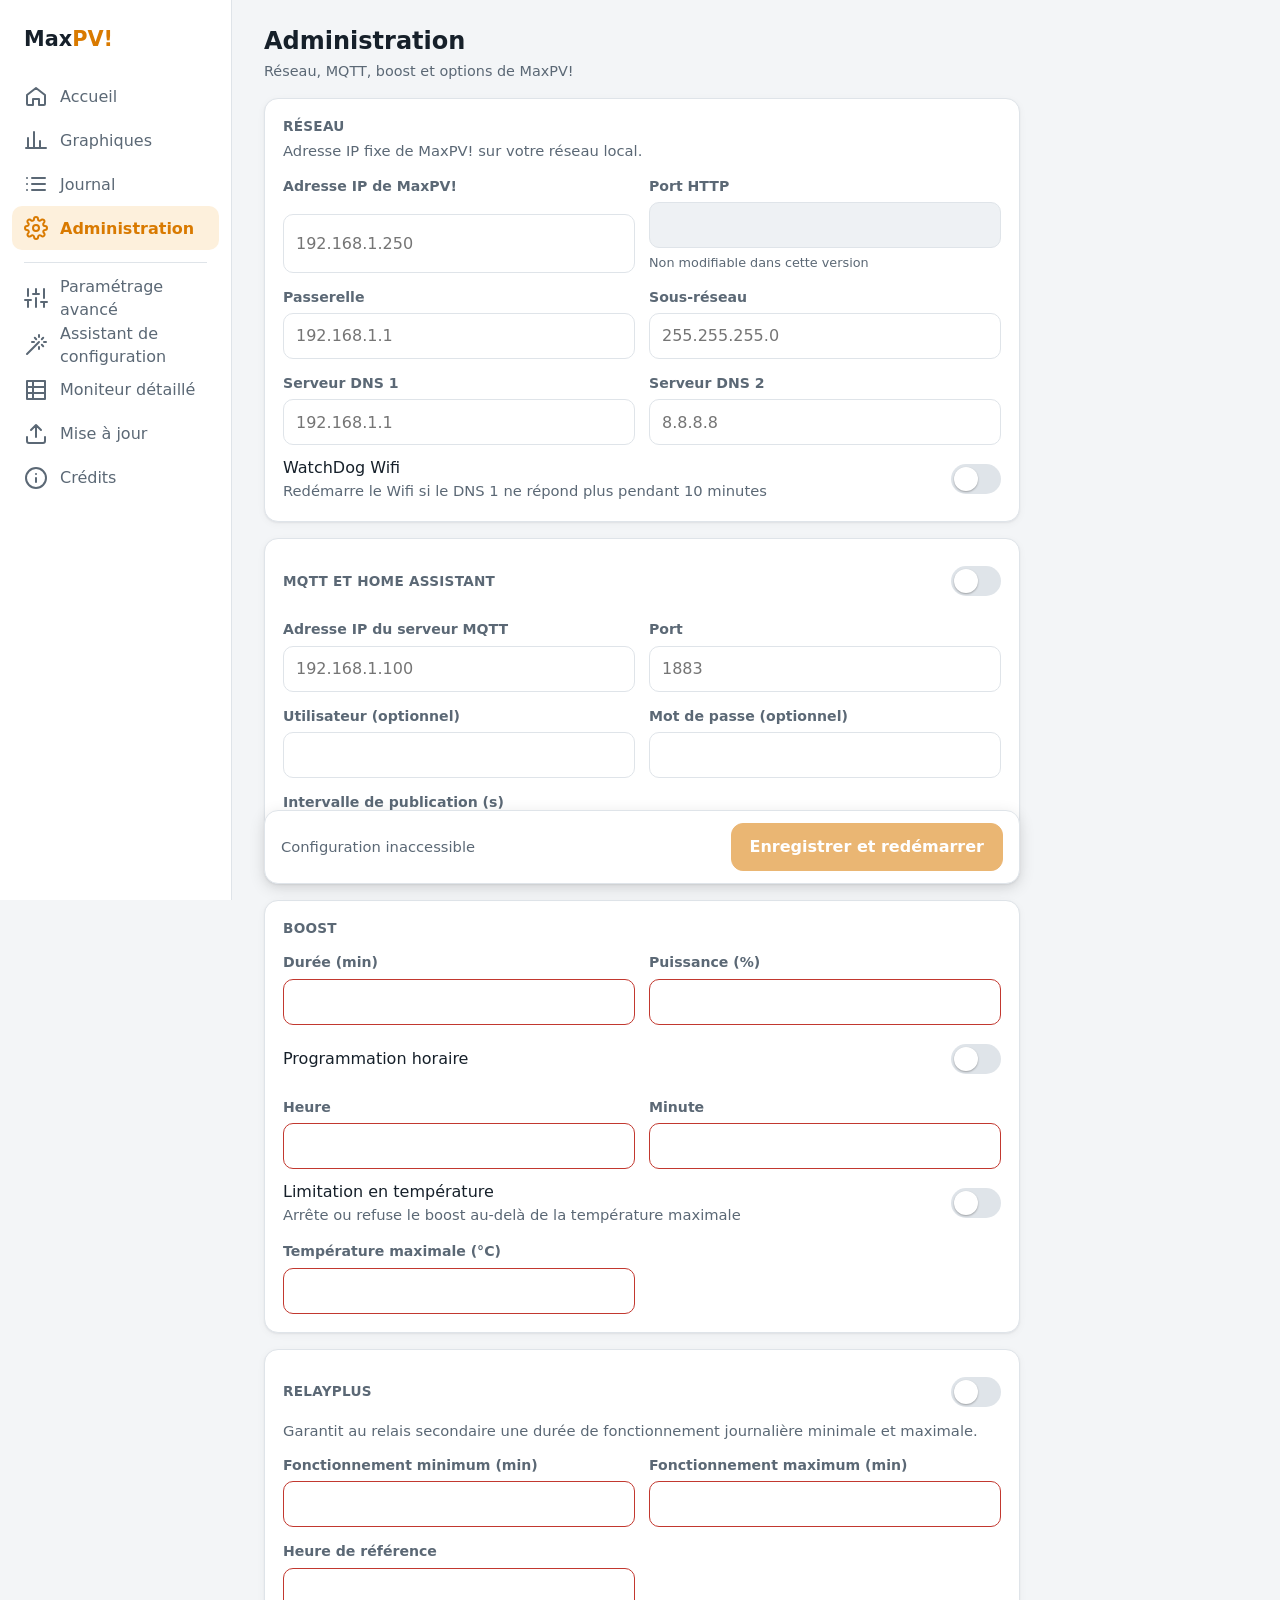
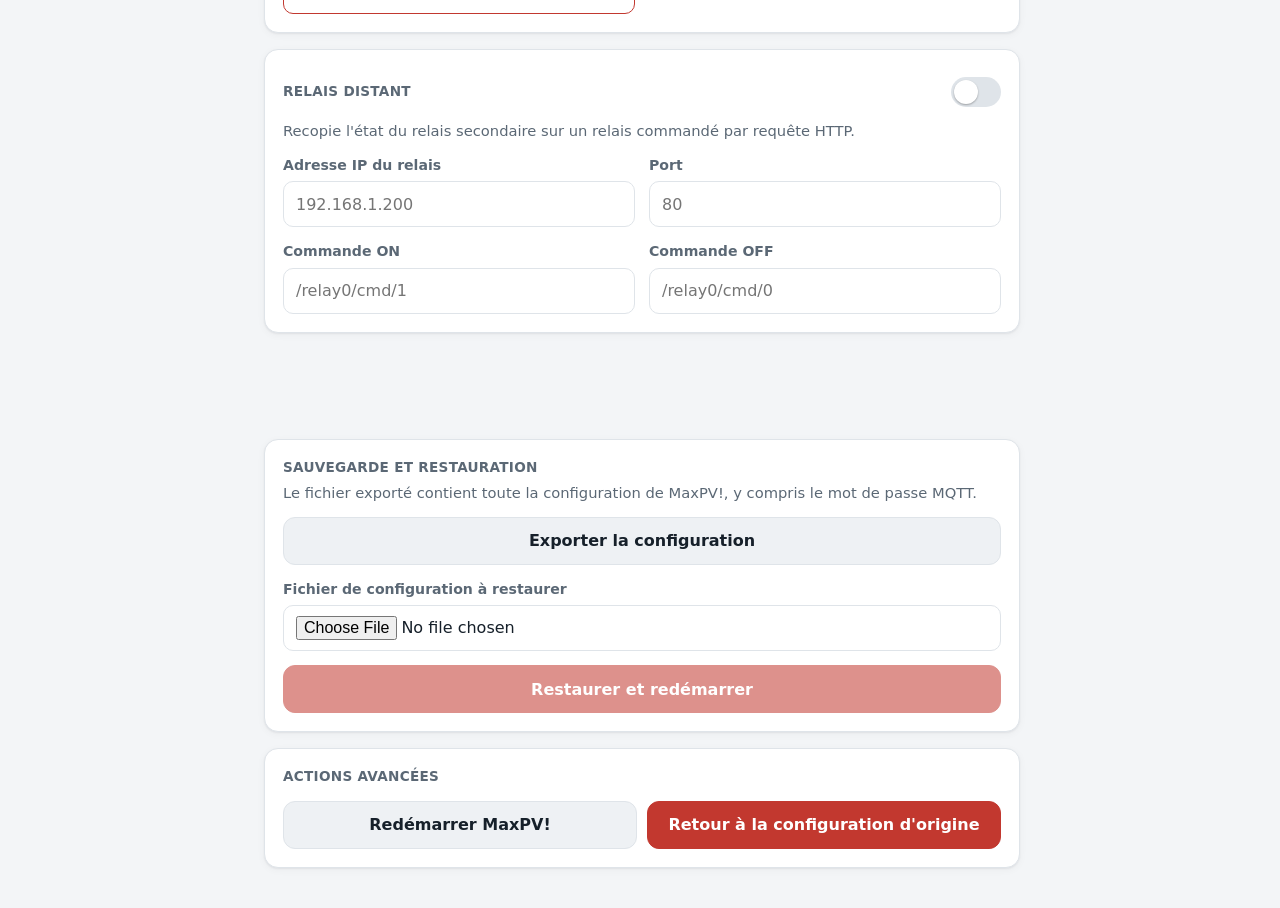
==== MaxPV3/data/admin.html @ db477e9c "Interface responsive : toutes les pages Toutes les pages passent au socle commun app.css / app.js : " ====
<!doctype html>
<html lang="fr">

<head>
  <meta charset="utf-8">
  <meta name="viewport" content="width=device-width, initial-scale=1, viewport-fit=cover">
  <meta name="theme-color" content="#f3f5f7" media="(prefers-color-scheme: light)">
  <meta name="theme-color" content="#0e1317" media="(prefers-color-scheme: dark)">
  <title>MaxPV! Administration</title>
  <link rel="icon" href="favicon.ico">
  <link href="app.css?v=__WEBVER__" rel="stylesheet">
</head>

<body>

  <main class="content page-narrow">

    <header class="topbar">
      <div>
        <h1>Administration</h1>
        <p class="sub">Réseau, MQTT, boost et options de MaxPV!</p>
      </div>
    </header>

    <!-- Chaque champ porte le nom de sa clé dans config.json -->
    <form id="config" class="stack" novalidate>

      <section class="card">
        <h2 class="card-title">Réseau</h2>
        <p class="hint">Adresse IP fixe de MaxPV! sur votre réseau local.</p>
        <div class="form-grid">
          <label class="field"><span>Adresse IP de MaxPV!</span>
            <input type="text" name="ip" required inputmode="decimal" placeholder="192.168.1.250"></label>
          <label class="field"><span>Port HTTP</span>
            <input type="number" name="http_port" disabled>
            <small>Non modifiable dans cette version</small></label>
          <label class="field"><span>Passerelle</span>
            <input type="text" name="gateway" required inputmode="decimal" placeholder="192.168.1.1"></label>
          <label class="field"><span>Sous-réseau</span>
            <input type="text" name="subnet" required inputmode="decimal" placeholder="255.255.255.0"></label>
          <label class="field"><span>Serveur DNS 1</span>
            <input type="text" name="dns1" required inputmode="decimal" placeholder="192.168.1.1"></label>
          <label class="field"><span>Serveur DNS 2</span>
            <input type="text" name="dns2" required inputmode="decimal" placeholder="8.8.8.8"></label>
        </div>
        <label class="switch" style="margin-top: 10px;">
          <span>WatchDog Wifi<br><small class="hint">Redémarre le Wifi si le DNS 1 ne répond plus pendant 10 minutes</small></span>
          <input type="checkbox" name="watchdogwifi_active">
        </label>
      </section>

      <section class="card">
        <div class="switch">
          <h2 class="card-title" id="h-mqtt_active">MQTT et Home Assistant</h2>
          <input type="checkbox" name="mqtt_active" data-controls="mqtt-fields" aria-labelledby="h-mqtt_active">
        </div>
        <div class="form-grid dependent" id="mqtt-fields">
          <label class="field"><span>Adresse IP du serveur MQTT</span>
            <input type="text" name="mqtt_ip" required inputmode="decimal" placeholder="192.168.1.100"></label>
          <label class="field"><span>Port</span>
            <input type="number" name="mqtt_port" required min="1" max="65535" placeholder="1883"></label>
          <label class="field"><span>Utilisateur (optionnel)</span>
            <input type="text" name="mqtt_user" maxlength="39" autocomplete="off"></label>
          <label class="field"><span>Mot de passe (optionnel)</span>
            <input type="password" name="mqtt_pass" maxlength="39" autocomplete="new-password"></label>
          <label class="field"><span>Intervalle de publication (s)</span>
            <input type="number" name="mqtt_period" required min="1" max="3600" step="1"></label>
        </div>
      </section>

      <section class="card">
        <h2 class="card-title">Boost</h2>
        <div class="form-grid">
          <label class="field"><span>Durée (min)</span>
            <input type="number" name="boost_duration" required min="10" max="600" step="5"></label>
          <label class="field"><span>Puissance (%)</span>
            <input type="number" name="boost_ratio" required min="0" max="100" step="10"></label>
        </div>
        <label class="switch" style="margin-top: 10px;">
          <span>Programmation horaire</span>
          <input type="checkbox" name="boost_timer_active" data-controls="timer-fields">
        </label>
        <div class="form-grid dependent" id="timer-fields">
          <label class="field"><span>Heure</span>
            <input type="number" name="boost_timer_hour" required min="0" max="23" step="1"></label>
          <label class="field"><span>Minute</span>
            <input type="number" name="boost_timer_minute" required min="0" max="59" step="1"></label>
        </div>
        <label class="switch" style="margin-top: 10px;">
          <span>Limitation en température<br><small class="hint">Arrête ou refuse le boost au-delà de la température maximale</small></span>
          <input type="checkbox" name="temp_limit_active" data-controls="temp-fields">
        </label>
        <div class="form-grid dependent" id="temp-fields">
          <label class="field"><span>Température maximale (°C)</span>
            <input type="number" name="max_temp" required min="15" max="90" step="1"></label>
        </div>
      </section>

      <section class="card">
        <div class="switch">
          <h2 class="card-title" id="h-RelayPlus_active">RelayPlus</h2>
          <input type="checkbox" name="RelayPlus_active" data-controls="relayplus-fields" aria-labelledby="h-RelayPlus_active">
        </div>
        <p class="hint">Garantit au relais secondaire une durée de fonctionnement journalière minimale et maximale.</p>
        <div class="form-grid dependent" id="relayplus-fields">
          <label class="field"><span>Fonctionnement minimum (min)</span>
            <input type="number" name="RelayPlus_min" required min="5" max="1200" step="5"></label>
          <label class="field"><span>Fonctionnement maximum (min)</span>
            <input type="number" name="RelayPlus_max" required min="10" max="1380" step="5"></label>
          <label class="field"><span>Heure de référence</span>
            <input type="number" name="RelayPlus_hour" required min="0" max="23" step="1"></label>
        </div>
      </section>

      <section class="card">
        <div class="switch">
          <h2 class="card-title" id="h-remoterelay_active">Relais distant</h2>
          <input type="checkbox" name="remoterelay_active" data-controls="remote-fields" aria-labelledby="h-remoterelay_active">
        </div>
        <p class="hint">Recopie l'état du relais secondaire sur un relais commandé par requête HTTP.</p>
        <div class="form-grid dependent" id="remote-fields">
          <label class="field"><span>Adresse IP du relais</span>
            <input type="text" name="remoterelay_ip" required inputmode="decimal" placeholder="192.168.1.200"></label>
          <label class="field"><span>Port</span>
            <input type="number" name="remoterelay_port" required min="1" max="65535" placeholder="80"></label>
          <label class="field"><span>Commande ON</span>
            <input type="text" name="remoterelay_on" required maxlength="127" placeholder="/relay0/cmd/1"></label>
          <label class="field"><span>Commande OFF</span>
            <input type="text" name="remoterelay_off" required maxlength="127" placeholder="/relay0/cmd/0"></label>
        </div>
      </section>

      <div class="save-bar">
        <span class="msg" id="save-msg">Chargement de la configuration…</span>
        <button class="btn primary" type="submit" id="save" disabled>Enregistrer et redémarrer</button>
      </div>

    </form>

    <div class="stack" style="margin-top: 16px;">

      <section class="card">
        <h2 class="card-title">Sauvegarde et restauration</h2>
        <p class="hint">Le fichier exporté contient toute la configuration de MaxPV!, y compris le mot de passe MQTT.</p>
        <div class="btn-row" style="margin-top: 14px;">
          <a class="btn" href="DLconfig" download="config.json">Exporter la configuration</a>
        </div>
        <div class="form-grid">
          <label class="field full"><span>Fichier de configuration à restaurer</span>
            <input type="file" id="restore-file" accept=".json,application/json"></label>
        </div>
        <div class="btn-row" style="margin-top: 14px;">
          <button class="btn danger" type="button" id="restore" disabled>Restaurer et redémarrer</button>
        </div>
      </section>

      <section class="card">
        <h2 class="card-title">Actions avancées</h2>
        <div class="btn-row" style="margin-top: 14px;">
          <button class="btn" type="button" id="reboot">Redémarrer MaxPV!</button>
          <button class="btn danger" type="button" id="factory">Retour à la configuration d'origine</button>
        </div>
      </section>

    </div>

  </main>

  <script src="app.js?v=__WEBVER__"></script>
  <script>

    const form = document.getElementById("config");
    const saveButton = document.getElementById("save");
    const saveMsg = document.getElementById("save-msg");
    const IP = "^((\\d|[1-9]\\d|1\\d\\d|2[0-4]\\d|25[0-5])\\.){3}(\\d|[1-9]\\d|1\\d\\d|2[0-4]\\d|25[0-5])$";

    form.querySelectorAll('input[inputmode="decimal"]').forEach((input) => {
      input.pattern = IP;
      input.title = "Adresse IP au format 192.168.1.10";
    });

    // Les champs d'une option désactivée sont estompés mais restent modifiables : ils sont enregistrés
    function updateDependents() {
      form.querySelectorAll("input[data-controls]").forEach((input) => {
        document.getElementById(input.dataset.controls).setAttribute("aria-disabled", String(!input.checked));
      });
    }

    function fill(config) {
      Array.from(form.elements).forEach((input) => {
        if (!input.name || !(input.name in config)) return;
        if (input.type === "checkbox") input.checked = String(config[input.name]) === "1";
        else input.value = config[input.name];
      });
      updateDependents();
    }

    // Valeurs envoyées dans leur type d'origine : nombres pour les champs numériques, 0/1 pour les interrupteurs
    function collect() {
      const config = {};
      Array.from(form.elements).forEach((input) => {
        if (!input.name) return;
        if (input.type === "checkbox") config[input.name] = input.checked ? 1 : 0;
        else if (input.type === "number") config[input.name] = Number(input.value);
        else config[input.name] = input.value.trim();
      });
      return config;
    }

    function setDirty(dirty) {
      saveMsg.textContent = dirty ? "Modifications non enregistrées" : "Configuration à jour";
      saveButton.disabled = !dirty;
    }

    async function saveAndReboot(config, button) {
      await MaxPV.run(button, async () => {
        await MaxPV.setConfig(config);
        await MaxPV.action("rebootesp");
      });
      setDirty(false);
      saveMsg.textContent = "Configuration enregistrée, MaxPV! redémarre…";
      MaxPV.toast("Configuration enregistrée. Si l'adresse IP a changé, rouvrez MaxPV! à sa nouvelle adresse.", "ok");
    }

    form.addEventListener("input", (e) => {
      if (e.target.dataset.controls) updateDependents();
      setDirty(true);
    });

    form.addEventListener("submit", (e) => {
      e.preventDefault();
      if (!form.reportValidity()) return;
      if (!confirm("Enregistrer la configuration et redémarrer MaxPV! ?")) return;
      saveAndReboot(collect(), saveButton).catch(() => {});
    });

    // Restauration : les clés présentes dans le fichier remplacent la configuration actuelle
    const restoreFile = document.getElementById("restore-file");
    restoreFile.addEventListener("change", () => { document.getElementById("restore").disabled = !restoreFile.files.length; });

    document.getElementById("restore").addEventListener("click", (e) => {
      const reader = new FileReader();
      reader.onload = () => {
        let restored;
        try { restored = JSON.parse(reader.result); }
        catch (err) { MaxPV.toast("Ce fichier n'est pas une configuration MaxPV! valide", "bad"); return; }
        if (!("ip" in restored)) { MaxPV.toast("Ce fichier n'est pas une configuration MaxPV! valide", "bad"); return; }
        fill(restored);
        if (!confirm("Restaurer cette configuration (adresse IP " + restored.ip + ") et redémarrer MaxPV! ?")) return;
        saveAndReboot(collect(), e.target).catch(() => {});
      };
      reader.readAsText(restoreFile.files[0]);
    });

    document.getElementById("reboot").addEventListener("click", (e) => {
      if (!confirm("Redémarrer MaxPV! ?")) return;
      MaxPV.run(e.target, () => MaxPV.action("rebootesp"), "MaxPV! redémarre…").catch(() => {});
    });

    document.getElementById("factory").addEventListener("click", (e) => {
      if (!confirm("Effacer les configurations Wifi et MaxPV! ?\n\nMaxPV! redémarrera en point d'accès : " +
                   "connectez-vous au réseau Wifi « MaxPV » puis à l'adresse 192.168.4.1.")) return;
      MaxPV.run(e.target, async () => {
        await MaxPV.action("eraseconfigesp");
        await MaxPV.action("rebootesp");
      }, "Configuration effacée, MaxPV! redémarre en point d'accès").catch(() => {});
    });

    MaxPV.getConfig()
      .then((config) => { fill(config); setDirty(false); })
      .catch(() => { saveMsg.textContent = "Configuration inaccessible"; });

  </script>
</body>

</html>
---- MaxPV3/data/app.css ----
/* MaxPV! - Feuille de style commune de l'interface responsive
   Téléphone : une colonne, navigation en bas d'écran
   Ordinateur (900 px et plus) : menu latéral, cartes en grille */

:root {
  --bg: #f3f5f7;
  --surface: #ffffff;
  --surface-2: #eef1f4;
  --border: #dfe4e9;
  --text: #16202a;
  --muted: #5b6875;
  --accent: #d97a00;
  --accent-soft: #fdf0dc;
  --import: #c2382f;
  --import-soft: #fbe7e5;
  --export: #1c8048;
  --export-soft: #e2f3e9;
  --info: #2459c4;
  --info-soft: #e5edfb;
  --warn: #a35f00;
  --warn-soft: #fcefd9;
  --radius: 14px;
  --shadow: 0 1px 2px rgba(16, 24, 32, 0.06), 0 2px 8px rgba(16, 24, 32, 0.04);
  --nav-width: 232px;
  --bottom-nav: 64px;
  color-scheme: light;
}

@media (prefers-color-scheme: dark) {
  :root {
    --bg: #0e1317;
    --surface: #171f26;
    --surface-2: #202a32;
    --border: #2a3640;
    --text: #e6ecf1;
    --muted: #97a4af;
    --accent: #ffad33;
    --accent-soft: #3a2a12;
    --import: #ff7b70;
    --import-soft: #3a1d1b;
    --export: #4fcb86;
    --export-soft: #15321f;
    --info: #78a6ff;
    --info-soft: #1a2740;
    --warn: #ffbf5c;
    --warn-soft: #3a2b12;
    --shadow: none;
    color-scheme: dark;
  }
}

* { box-sizing: border-box; }

/* L'attribut hidden doit l'emporter sur les display définis par les classes (.grid, .bar…) */
[hidden] { display: none !important; }

html { -webkit-text-size-adjust: 100%; }

body {
  margin: 0;
  background: var(--bg);
  color: var(--text);
  font: 16px/1.45 system-ui, -apple-system, "Segoe UI", Roboto, "Helvetica Neue", Arial, sans-serif;
}

a { color: var(--info); }

h1, h2, h3 { margin: 0; font-weight: 650; }

.num { font-variant-numeric: tabular-nums; }

/* ---------- Structure générale ---------- */

.content {
  max-width: 1400px;
  margin: 0 auto;
  padding: 16px 16px calc(var(--bottom-nav) + 24px + env(safe-area-inset-bottom));
}

@media (min-width: 900px) {
  .content {
    margin-left: var(--nav-width);
    padding: 24px 32px 40px;
  }
}

@media (min-width: 1632px) {
  .content { margin-left: calc(var(--nav-width) + (100vw - var(--nav-width) - 1400px) / 2); }
}

.topbar {
  display: flex;
  align-items: center;
  justify-content: space-between;
  gap: 12px;
  margin-bottom: 16px;
}

.topbar h1 { font-size: 1.5rem; }

.topbar .sub { margin: 2px 0 0; color: var(--muted); font-size: 0.9rem; }

/* ---------- Navigation ---------- */

.nav-side { display: none; }

.nav-bottom {
  position: fixed;
  left: 0;
  right: 0;
  bottom: 0;
  z-index: 20;
  display: flex;
  background: var(--surface);
  border-top: 1px solid var(--border);
  padding-bottom: env(safe-area-inset-bottom);
}

.nav-bottom a,
.nav-bottom button {
  flex: 1;
  display: flex;
  flex-direction: column;
  align-items: center;
  justify-content: center;
  gap: 2px;
  min-height: var(--bottom-nav);
  padding: 6px 2px;
  border: 0;
  background: none;
  color: var(--muted);
  font: inherit;
  font-size: 0.72rem;
  text-decoration: none;
  cursor: pointer;
}

.nav-bottom [aria-current="page"] { color: var(--accent); font-weight: 600; }

.nav-icon { width: 24px; height: 24px; flex: none; }

.nav-sheet {
  position: fixed;
  inset: 0;
  z-index: 30;
  display: none;
  background: rgba(0, 0, 0, 0.4);
}

.nav-sheet.open { display: block; }

.nav-sheet ul {
  position: absolute;
  left: 0;
  right: 0;
  bottom: 0;
  margin: 0;
  padding: 8px 8px calc(8px + env(safe-area-inset-bottom));
  list-style: none;
  background: var(--surface);
  border-radius: var(--radius) var(--radius) 0 0;
}

.nav-sheet a {
  display: flex;
  align-items: center;
  gap: 12px;
  min-height: 52px;
  padding: 0 12px;
  border-radius: 10px;
  color: var(--text);
  text-decoration: none;
}

.nav-sheet a[aria-current="page"] { color: var(--accent); font-weight: 600; }

@media (min-width: 900px) {
  .nav-bottom, .nav-sheet, .nav-sheet.open { display: none; }

  .nav-side {
    position: fixed;
    top: 0;
    bottom: 0;
    left: 0;
    z-index: 20;
    display: flex;
    flex-direction: column;
    width: var(--nav-width);
    padding: 20px 12px;
    overflow-y: auto;
    background: var(--surface);
    border-right: 1px solid var(--border);
  }

  .nav-side .brand {
    padding: 4px 12px 20px;
    color: var(--text);
    font-size: 1.3rem;
    font-weight: 700;
    text-decoration: none;
  }

  .nav-side .brand span { color: var(--accent); }

  .nav-side a.item {
    display: flex;
    align-items: center;
    gap: 12px;
    min-height: 44px;
    padding: 0 12px;
    border-radius: 10px;
    color: var(--muted);
    text-decoration: none;
  }

  .nav-side a.item:hover { background: var(--surface-2); color: var(--text); }

  .nav-side a.item[aria-current="page"] { background: var(--accent-soft); color: var(--accent); font-weight: 600; }

  .nav-side .sep { height: 1px; margin: 12px; background: var(--border); }
}

/* ---------- Cartes ---------- */

/* 1 colonne sur téléphone, 2 sur tablette ou petit écran, 3 sur grand écran.
   dense : une carte plus petite vient combler la place laissée à côté d'une grande */
.grid {
  display: grid;
  grid-template-columns: minmax(0, 1fr);
  grid-auto-flow: row dense;
  gap: 16px;
  align-items: start;
}

@media (min-width: 700px) {
  .grid { grid-template-columns: repeat(2, minmax(0, 1fr)); }
  .span-2 { grid-column: span 2; }
}

@media (min-width: 1250px) {
  .grid { grid-template-columns: repeat(3, minmax(0, 1fr)); }
  .rows-2 { grid-row: span 2; }
}

.card {
  min-width: 0;
  padding: 18px;
  background: var(--surface);
  border: 1px solid var(--border);
  border-radius: var(--radius);
  box-shadow: var(--shadow);
}

.card-head {
  display: flex;
  align-items: center;
  justify-content: space-between;
  gap: 8px;
  margin-bottom: 10px;
}

.card-title { color: var(--muted); font-size: 0.85rem; font-weight: 600; letter-spacing: 0.02em; text-transform: uppercase; }

.metric { font-size: clamp(2rem, 7vw, 2.6rem); font-weight: 700; line-height: 1.1; font-variant-numeric: tabular-nums; }

.metric small { margin-left: 4px; color: var(--muted); font-size: 0.45em; font-weight: 600; }

.metric-sub { margin-top: 6px; color: var(--muted); font-size: 0.92rem; }

.tiles { display: grid; grid-template-columns: repeat(2, minmax(0, 1fr)); gap: 8px; margin-top: 14px; }

.tiles.tiles-3 { grid-template-columns: repeat(3, minmax(0, 1fr)); }

.tile { padding: 8px 10px; background: var(--surface-2); border-radius: 10px; }

.tile .label { color: var(--muted); font-size: 0.78rem; line-height: 1.25; }

.tile .value { font-size: 1.02rem; font-weight: 650; font-variant-numeric: tabular-nums; white-space: nowrap; }

@media (min-width: 520px) {
  .tiles { gap: 10px; }
  .tile { padding: 10px 12px; }
  .tile .value { font-size: 1.15rem; }
}

.list { margin: 0; padding: 0; list-style: none; }

.list li {
  display: flex;
  align-items: baseline;
  justify-content: space-between;
  gap: 12px;
  padding: 9px 0;
  border-bottom: 1px solid var(--border);
}

.list li:last-child { border-bottom: 0; }

.list .label { color: var(--muted); }

.list .value { font-weight: 600; font-variant-numeric: tabular-nums; text-align: right; }

.bar { height: 8px; margin-top: 12px; overflow: hidden; background: var(--surface-2); border-radius: 4px; }

.bar > span { display: block; height: 100%; width: 0; background: var(--accent); border-radius: 4px; transition: width 0.6s ease; }

/* ---------- Pastilles d'état ---------- */

.pill {
  display: inline-flex;
  align-items: center;
  gap: 6px;
  padding: 4px 10px;
  border-radius: 999px;
  background: var(--surface-2);
  color: var(--muted);
  font-size: 0.82rem;
  font-weight: 600;
  white-space: nowrap;
}

.pill::before { content: ""; width: 8px; height: 8px; border-radius: 50%; background: currentColor; }

.pill.ok { background: var(--export-soft); color: var(--export); }
.pill.warn { background: var(--warn-soft); color: var(--warn); }
.pill.bad { background: var(--import-soft); color: var(--import); }
.pill.info { background: var(--info-soft); color: var(--info); }
.pill.hot { background: var(--accent-soft); color: var(--accent); }

.is-import { color: var(--import); }
.is-export { color: var(--export); }

/* ---------- Commandes ---------- */

.control { padding: 12px 0; border-bottom: 1px solid var(--border); }

.control:first-of-type { padding-top: 0; }

.control:last-child { padding-bottom: 0; border-bottom: 0; }

.control-head { display: flex; align-items: center; justify-content: space-between; gap: 8px; margin-bottom: 10px; }

.control-head h3 { font-size: 1rem; }

.control-note { margin-top: 8px; color: var(--muted); font-size: 0.88rem; }

.btn {
  display: inline-flex;
  align-items: center;
  justify-content: center;
  gap: 8px;
  min-height: 48px;
  padding: 0 18px;
  border: 1px solid var(--border);
  border-radius: 12px;
  background: var(--surface-2);
  color: var(--text);
  font: inherit;
  font-weight: 600;
  cursor: pointer;
}

.btn:disabled { opacity: 0.55; cursor: wait; }

.btn.primary { background: var(--accent); border-color: var(--accent); color: #fff; }

.btn.block { width: 100%; }

.seg { display: grid; grid-template-columns: repeat(3, 1fr); gap: 4px; padding: 4px; background: var(--surface-2); border-radius: 12px; }

.seg button {
  min-height: 44px;
  border: 0;
  border-radius: 9px;
  background: none;
  color: var(--muted);
  font: inherit;
  font-weight: 600;
  cursor: pointer;
}

.seg button[aria-pressed="true"] { background: var(--surface); color: var(--text); box-shadow: 0 1px 3px rgba(0, 0, 0, 0.15); }

.seg button:disabled { cursor: wait; }

:focus-visible { outline: 3px solid var(--info); outline-offset: 2px; }

/* ---------- Bandeaux et événements ---------- */

.banner {
  display: flex;
  flex-wrap: wrap;
  align-items: center;
  justify-content: space-between;
  gap: 8px 16px;
  margin-bottom: 16px;
  padding: 12px 16px;
  border-radius: var(--radius);
  background: var(--info-soft);
  color: var(--info);
  font-weight: 600;
}

.banner.warn { background: var(--warn-soft); color: var(--warn); }

.events li { display: grid; grid-template-columns: auto 1fr; gap: 2px 12px; padding: 10px 0; border-bottom: 1px solid var(--border); }

.events li:last-child { border-bottom: 0; }

.events time { color: var(--muted); font-size: 0.85rem; font-variant-numeric: tabular-nums; white-space: nowrap; }

.events .msg { min-width: 0; overflow-wrap: anywhere; }

.empty { color: var(--muted); }

.foot { margin-top: 24px; color: var(--muted); font-size: 0.85rem; text-align: center; }

.foot span + span::before { content: " · "; }

@media (prefers-reduced-motion: reduce) {
  .bar > span, .switch input, .switch input::after, .gauge .value, .gauge .max { transition: none; }
}

/* ---------- Pages de contenu ---------- */

.page-narrow { max-width: 820px; }

.stack { display: grid; gap: 16px; }

.lead { margin: 0 0 16px; color: var(--muted); }

.card h2 + p, .card .hint { margin: 4px 0 0; color: var(--muted); font-size: 0.92rem; }

.btn.danger { background: var(--import); border-color: var(--import); color: #fff; }

.btn.ghost { background: none; }

.btn-row { display: flex; flex-wrap: wrap; gap: 10px; }

.btn-row .btn { flex: 1 1 220px; }

a.btn { text-decoration: none; }

/* ---------- Formulaires ---------- */

.form-grid { display: grid; grid-template-columns: minmax(0, 1fr); gap: 14px; margin-top: 14px; }

@media (min-width: 600px) {
  .form-grid { grid-template-columns: repeat(2, minmax(0, 1fr)); }
  .form-grid .full { grid-column: 1 / -1; }
}

.field { display: grid; gap: 6px; min-width: 0; }

.field > span { color: var(--muted); font-size: 0.88rem; font-weight: 600; }

.field small { color: var(--muted); font-size: 0.8rem; }

input[type="text"], input[type="number"], input[type="password"], input[type="file"], select {
  width: 100%;
  min-height: 46px;
  padding: 10px 12px;
  border: 1px solid var(--border);
  border-radius: 10px;
  background: var(--surface);
  color: var(--text);
  font: inherit;
  font-size: 16px; /* évite le zoom automatique sur iPhone */
}

input:disabled { background: var(--surface-2); color: var(--muted); }

input:invalid:not(:placeholder-shown) { border-color: var(--import); }

input[type="range"] { width: 100%; min-height: 44px; accent-color: var(--accent); }

.switch {
  display: flex;
  align-items: center;
  justify-content: space-between;
  gap: 16px;
  min-height: 48px;
  cursor: pointer;
}

.switch input {
  appearance: none;
  -webkit-appearance: none;
  position: relative;
  flex: none;
  width: 50px;
  height: 30px;
  margin: 0;
  border-radius: 15px;
  background: var(--border);
  cursor: pointer;
  transition: background 0.2s;
}

.switch input::after {
  content: "";
  position: absolute;
  top: 3px;
  left: 3px;
  width: 24px;
  height: 24px;
  border-radius: 50%;
  background: #fff;
  box-shadow: 0 1px 2px rgba(0, 0, 0, 0.3);
  transition: transform 0.2s;
}

.switch input:checked { background: var(--accent); }

.switch input:checked::after { transform: translateX(20px); }

/* Champs d'une section désactivée par son interrupteur */
.dependent[aria-disabled="true"] { opacity: 0.5; }

/* Barre d'enregistrement : collée en bas de l'écran, au-dessus de la navigation sur téléphone */
.save-bar {
  position: sticky;
  bottom: calc(var(--bottom-nav) + env(safe-area-inset-bottom) + 8px);
  z-index: 10;
  display: flex;
  flex-wrap: wrap;
  align-items: center;
  justify-content: space-between;
  gap: 10px;
  padding: 12px 16px;
  background: var(--surface);
  border: 1px solid var(--border);
  border-radius: var(--radius);
  box-shadow: 0 4px 16px rgba(0, 0, 0, 0.12);
}

@media (min-width: 900px) {
  .save-bar { bottom: 16px; }
}

.save-bar .msg { color: var(--muted); font-size: 0.92rem; }

/* ---------- Paramètres du routeur ---------- */

.param { display: grid; grid-template-columns: minmax(0, 1fr) 140px; align-items: center; gap: 8px 16px; padding: 12px 0; border-bottom: 1px solid var(--border); }

.param:last-child { border-bottom: 0; }

.param .name { font-weight: 650; }

.param .name code { color: var(--muted); font-size: 0.8rem; font-weight: 600; }

.param .desc { color: var(--muted); font-size: 0.88rem; }

.param input.changed { border-color: var(--accent); box-shadow: 0 0 0 1px var(--accent); }

/* ---------- Notifications ---------- */

.toasts {
  position: fixed;
  left: 16px;
  right: 16px;
  bottom: calc(var(--bottom-nav) + env(safe-area-inset-bottom) + 12px);
  z-index: 40;
  display: grid;
  gap: 8px;
  justify-items: center;
  pointer-events: none;
}

@media (min-width: 900px) {
  .toasts { left: calc(var(--nav-width) + 16px); bottom: 24px; }
}

.toast {
  max-width: 560px;
  padding: 12px 16px;
  border-radius: 12px;
  background: var(--text);
  color: var(--bg);
  font-weight: 600;
  box-shadow: 0 6px 20px rgba(0, 0, 0, 0.25);
  pointer-events: auto;
}

.toast.ok { background: var(--export); color: #fff; }
.toast.bad { background: var(--import); color: #fff; }

/* ---------- Filtres ---------- */

.chips { display: flex; gap: 8px; margin-bottom: 16px; overflow-x: auto; padding-bottom: 4px; }

.chips button {
  flex: none;
  min-height: 40px;
  padding: 0 14px;
  border: 1px solid var(--border);
  border-radius: 999px;
  background: var(--surface);
  color: var(--muted);
  font: inherit;
  font-weight: 600;
  cursor: pointer;
}

.chips button[aria-pressed="true"] { background: var(--accent-soft); border-color: var(--accent); color: var(--accent); }

/* ---------- Journal ---------- */

.journal li { display: grid; grid-template-columns: auto minmax(0, 1fr); gap: 4px 12px; align-items: baseline; padding: 12px 0; border-bottom: 1px solid var(--border); }

.journal li:last-child { border-bottom: 0; }

.journal time { color: var(--muted); font-size: 0.85rem; font-variant-numeric: tabular-nums; white-space: nowrap; }

.journal .msg { min-width: 0; overflow-wrap: anywhere; }

.journal .pill { margin-right: 8px; vertical-align: 1px; }

@media (max-width: 520px) {
  .journal li { grid-template-columns: minmax(0, 1fr); }
}

/* ---------- Graphiques ---------- */

.chart { position: relative; margin-top: 8px; user-select: none; touch-action: pan-y; }

.chart svg { display: block; width: 100%; height: auto; overflow: visible; }

.chart .axis text { fill: var(--muted); font-size: 11px; font-variant-numeric: tabular-nums; }

.chart .grid-line { stroke: var(--border); stroke-width: 1; }

.chart .zero-line { stroke: var(--muted); stroke-width: 1; opacity: 0.6; }

.chart .cursor-line { stroke: var(--muted); stroke-width: 1; stroke-dasharray: 3 3; }

.chart-legend { display: flex; flex-wrap: wrap; gap: 4px 14px; margin-top: 8px; font-size: 0.88rem; }

.chart-legend span { display: inline-flex; align-items: center; gap: 6px; }

.chart-legend i { width: 12px; height: 3px; border-radius: 2px; }

.chart-legend b { font-variant-numeric: tabular-nums; }

.chart-empty { padding: 32px 0; color: var(--muted); text-align: center; }

/* ---------- Assistant ---------- */

.step { counter-increment: step; }

.step .card-title::before { content: "Etape " counter(step) " · "; color: var(--accent); }

.steps { counter-reset: step; }

.step.done { border-color: var(--export); }

.inline-form { display: grid; grid-template-columns: minmax(0, 1fr) auto; gap: 10px; margin-top: 12px; }

.gauge { position: relative; height: 36px; margin-top: 14px; border-radius: 8px; overflow: hidden; background: linear-gradient(to right, var(--surface-2) 0 25%, var(--warn-soft) 25% 37.5%, var(--export-soft) 37.5%); }

.gauge .value, .gauge .max { position: absolute; top: 0; bottom: 0; width: 4px; margin-left: -2px; border-radius: 2px; transition: left 0.4s ease; }

.gauge .value { background: var(--info); }

.gauge .max { background: var(--export); opacity: 0.7; }

.gauge-scale { display: flex; justify-content: space-between; color: var(--muted); font-size: 0.8rem; font-variant-numeric: tabular-nums; }

/* ---------- Crédits ---------- */

.prose p { margin: 0 0 10px; }

.prose ul { margin: 0; padding-left: 20px; }

.prose li { margin: 4px 0; }
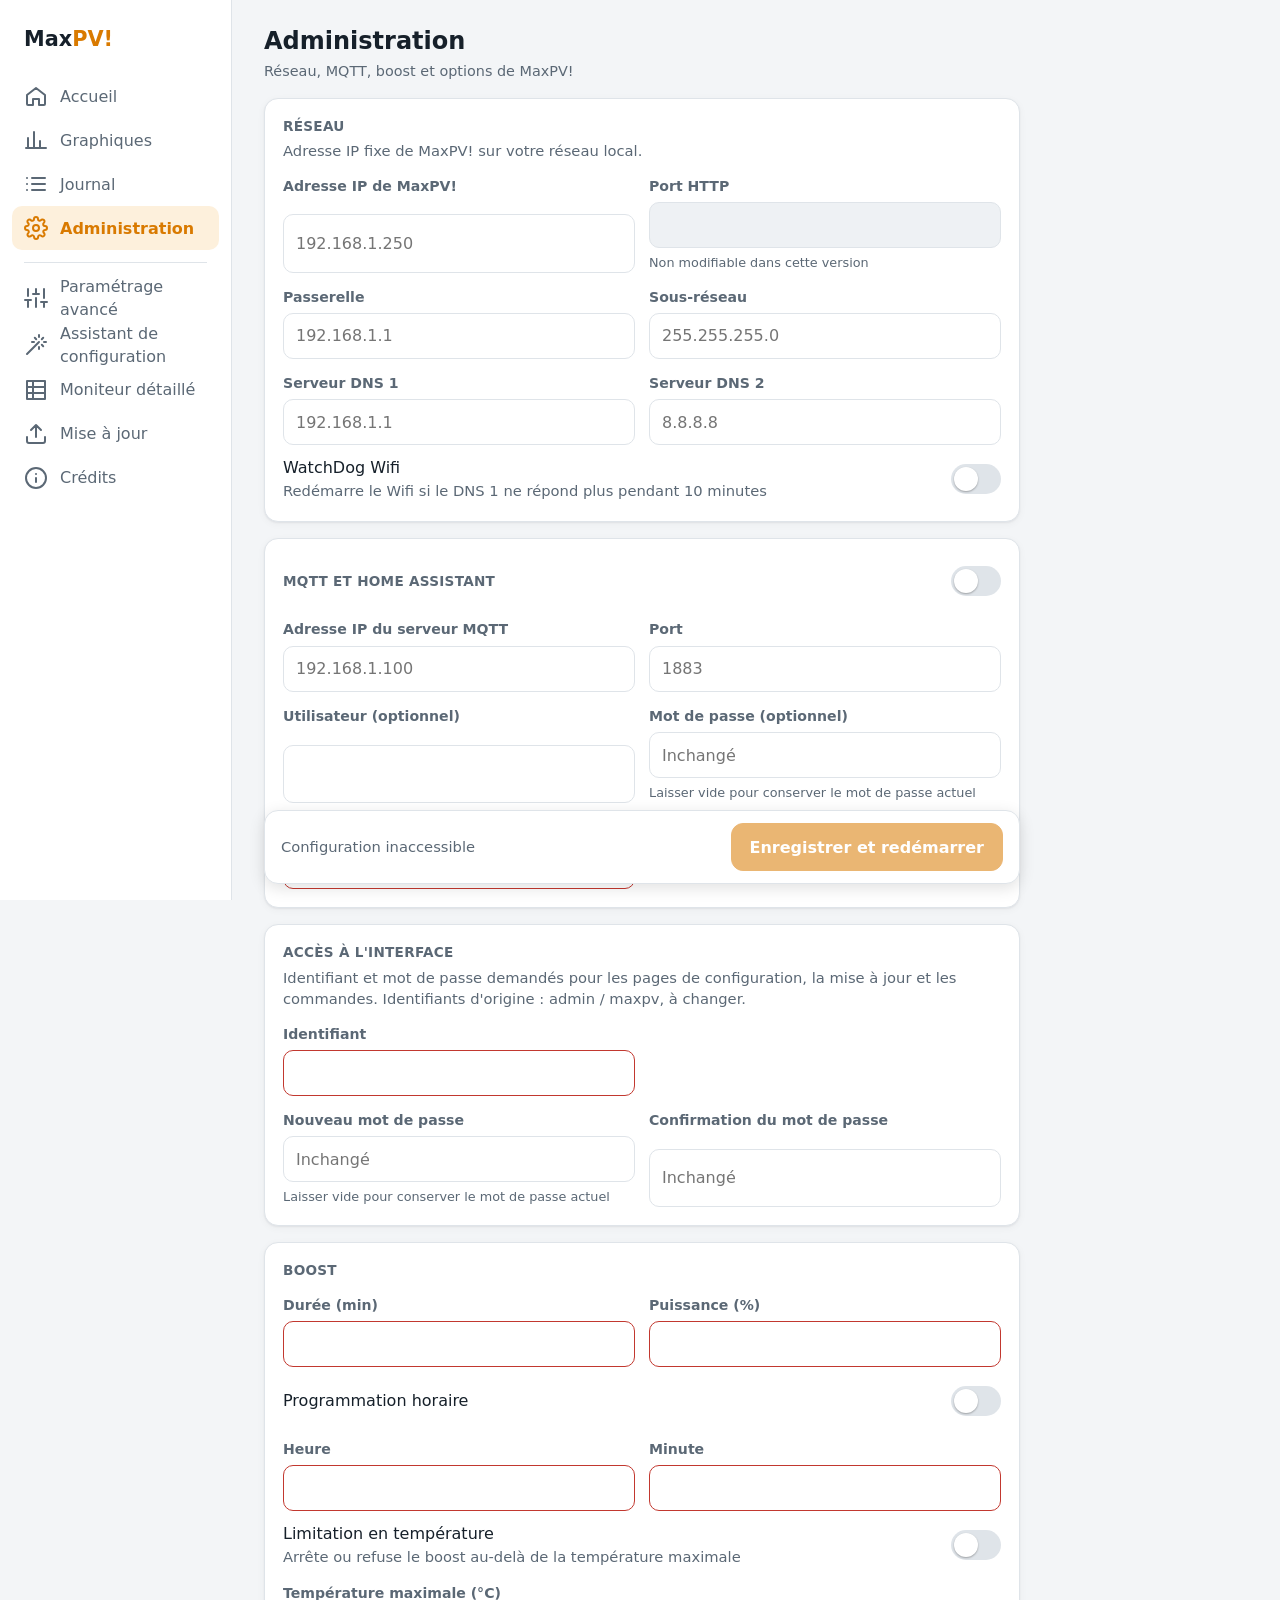
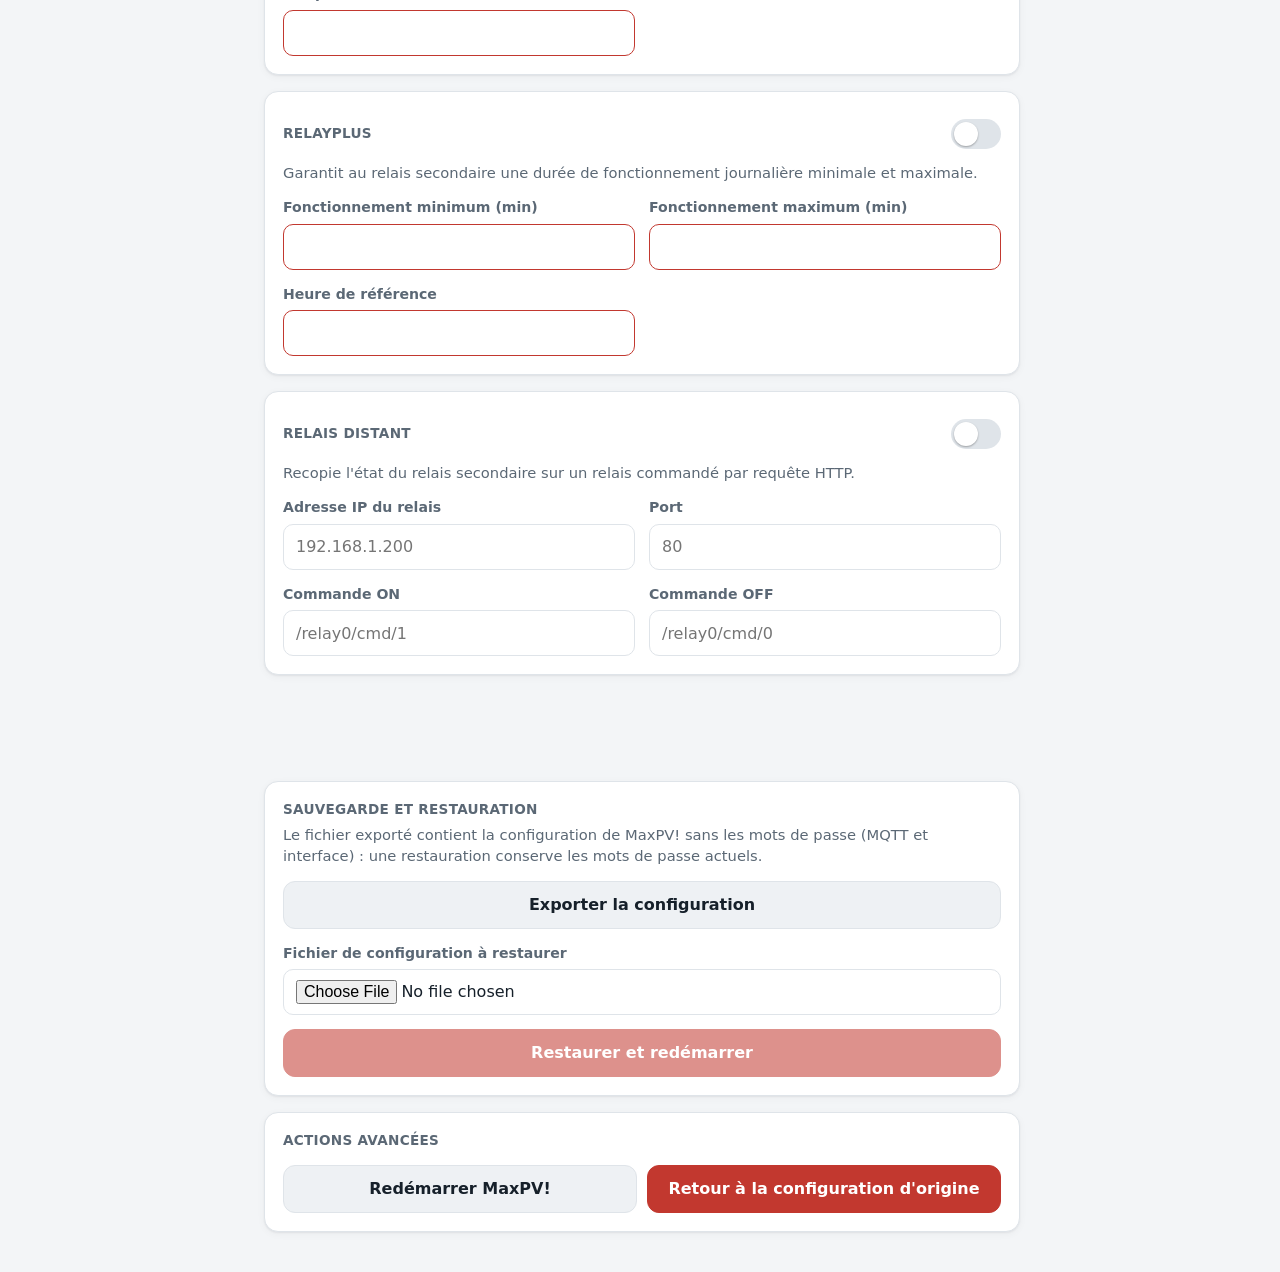
==== commit 9c003602: "Authentification Digest de l'interface Web L'interface n'avait aucune authentification : flash d'un " ====
--- a/MaxPV3/data/admin.html
+++ b/MaxPV3/data/admin.html
@@ -8,7 +8,7 @@
   <meta name="theme-color" content="#0e1317" media="(prefers-color-scheme: dark)">
   <title>MaxPV! Administration</title>
   <link rel="icon" href="favicon.ico">
-  <link href="app.css?v=__WEBVER__" rel="stylesheet">
+  <link href="app.css?v=__ASSETS__" rel="stylesheet">
 </head>
 
 <body>
@@ -62,9 +62,28 @@
           <label class="field"><span>Utilisateur (optionnel)</span>
             <input type="text" name="mqtt_user" maxlength="39" autocomplete="off"></label>
           <label class="field"><span>Mot de passe (optionnel)</span>
-            <input type="password" name="mqtt_pass" maxlength="39" autocomplete="new-password"></label>
+            <input type="password" name="mqtt_pass" maxlength="39" autocomplete="new-password" data-secret placeholder="Inchangé">
+            <small>Laisser vide pour conserver le mot de passe actuel</small></label>
           <label class="field"><span>Intervalle de publication (s)</span>
             <input type="number" name="mqtt_period" required min="1" max="3600" step="1"></label>
+        </div>
+      </section>
+
+      <section class="card">
+        <h2 class="card-title">Accès à l'interface</h2>
+        <p class="hint">
+          Identifiant et mot de passe demandés pour les pages de configuration, la mise à jour et les commandes.
+          Identifiants d'origine : admin / maxpv, à changer.
+        </p>
+        <div class="form-grid">
+          <label class="field"><span>Identifiant</span>
+            <input type="text" name="web_user" required maxlength="39" autocomplete="username"></label>
+          <span></span>
+          <label class="field"><span>Nouveau mot de passe</span>
+            <input type="password" name="web_pass" maxlength="39" minlength="5" autocomplete="new-password" data-secret placeholder="Inchangé">
+            <small>Laisser vide pour conserver le mot de passe actuel</small></label>
+          <label class="field"><span>Confirmation du mot de passe</span>
+            <input type="password" id="web_pass_confirm" maxlength="39" autocomplete="new-password" placeholder="Inchangé"></label>
         </div>
       </section>
 
@@ -141,7 +160,7 @@
 
       <section class="card">
         <h2 class="card-title">Sauvegarde et restauration</h2>
-        <p class="hint">Le fichier exporté contient toute la configuration de MaxPV!, y compris le mot de passe MQTT.</p>
+        <p class="hint">Le fichier exporté contient la configuration de MaxPV! sans les mots de passe (MQTT et interface) : une restauration conserve les mots de passe actuels.</p>
         <div class="btn-row" style="margin-top: 14px;">
           <a class="btn" href="DLconfig" download="config.json">Exporter la configuration</a>
         </div>
@@ -166,7 +185,7 @@
 
   </main>
 
-  <script src="app.js?v=__WEBVER__"></script>
+  <script src="app.js?v=__ASSETS__"></script>
   <script>
 
     const form = document.getElementById("config");
@@ -202,6 +221,8 @@
         if (!input.name) return;
         if (input.type === "checkbox") config[input.name] = input.checked ? 1 : 0;
         else if (input.type === "number") config[input.name] = Number(input.value);
+        // Mot de passe laissé vide : clé absente, MaxPV! conserve le mot de passe actuel
+        else if ("secret" in input.dataset) { if (input.value !== "") config[input.name] = input.value; }
         else config[input.name] = input.value.trim();
       });
       return config;
@@ -230,7 +251,15 @@
     form.addEventListener("submit", (e) => {
       e.preventDefault();
       if (!form.reportValidity()) return;
-      if (!confirm("Enregistrer la configuration et redémarrer MaxPV! ?")) return;
+      const webPass = form.elements.web_pass.value;
+      if (webPass !== document.getElementById("web_pass_confirm").value) {
+        MaxPV.toast("Les deux mots de passe de l'interface sont différents", "bad");
+        return;
+      }
+      const question = webPass
+        ? "Enregistrer la configuration et redémarrer MaxPV! ?\n\nLe nouveau mot de passe de l'interface sera demandé à la prochaine action protégée."
+        : "Enregistrer la configuration et redémarrer MaxPV! ?";
+      if (!confirm(question)) return;
       saveAndReboot(collect(), saveButton).catch(() => {});
     });
 
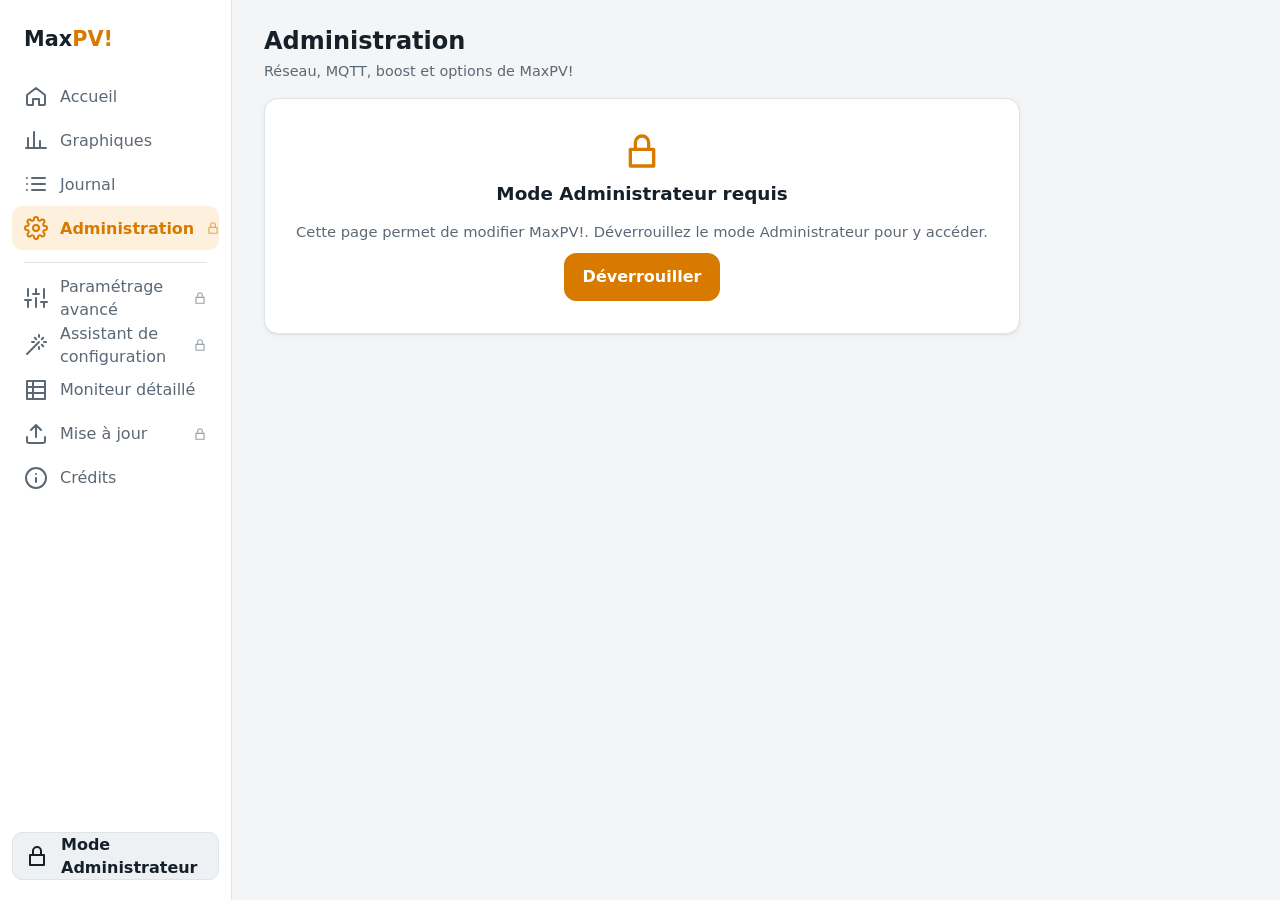
==== commit 52720b3c: "Mode Administrateur de l'interface La fenêtre de connexion du navigateur est remplacée par un mode A" ====
--- a/MaxPV3/data/admin.html
+++ b/MaxPV3/data/admin.html
@@ -77,7 +77,7 @@
         </p>
         <div class="form-grid">
           <label class="field"><span>Identifiant</span>
-            <input type="text" name="web_user" required maxlength="39" autocomplete="username"></label>
+            <input type="text" name="web_user" required maxlength="39" autocomplete="username" pattern="[A-Za-z0-9._\-]+" title="Lettres, chiffres, point, tiret et souligné"></label>
           <span></span>
           <label class="field"><span>Nouveau mot de passe</span>
             <input type="password" name="web_pass" maxlength="39" minlength="5" autocomplete="new-password" data-secret placeholder="Inchangé">
@@ -162,7 +162,7 @@
         <h2 class="card-title">Sauvegarde et restauration</h2>
         <p class="hint">Le fichier exporté contient la configuration de MaxPV! sans les mots de passe (MQTT et interface) : une restauration conserve les mots de passe actuels.</p>
         <div class="btn-row" style="margin-top: 14px;">
-          <a class="btn" href="DLconfig" download="config.json">Exporter la configuration</a>
+          <button class="btn" type="button" id="export">Exporter la configuration</button>
         </div>
         <div class="form-grid">
           <label class="field full"><span>Fichier de configuration à restaurer</span>
@@ -295,9 +295,15 @@
       }, "Configuration effacée, MaxPV! redémarre en point d'accès").catch(() => {});
     });
 
-    MaxPV.getConfig()
-      .then((config) => { fill(config); setDirty(false); })
-      .catch(() => { saveMsg.textContent = "Configuration inaccessible"; });
+    document.getElementById("export").addEventListener("click", (e) => {
+      MaxPV.run(e.target, () => MaxPV.download("DLconfig", "config.json")).catch(() => {});
+    });
+
+    MaxPV.adminPage(() => {
+      MaxPV.getConfig()
+        .then((config) => { fill(config); setDirty(false); })
+        .catch(() => { saveMsg.textContent = "Configuration inaccessible"; });
+    });
 
   </script>
 </body>
--- a/MaxPV3/data/app.css
+++ b/MaxPV3/data/app.css
@@ -674,3 +674,60 @@
 .prose ul { margin: 0; padding-left: 20px; }
 
 .prose li { margin: 4px 0; }
+
+/* ---------- Mode Administrateur ---------- */
+
+.nav-lock { flex: none; width: 14px; height: 14px; margin-left: auto; opacity: 0.6; }
+
+html.admin .nav-lock { display: none; }
+
+.admin-toggle {
+  display: flex;
+  align-items: center;
+  gap: 12px;
+  width: 100%;
+  min-height: 48px;
+  padding: 0 12px;
+  border: 1px solid var(--border);
+  border-radius: 10px;
+  background: var(--surface-2);
+  color: var(--text);
+  font: inherit;
+  font-weight: 600;
+  text-align: left;
+  cursor: pointer;
+}
+
+.admin-toggle[aria-pressed="true"] { background: var(--accent-soft); border-color: var(--accent); color: var(--accent); }
+
+.nav-side .admin-toggle { margin-top: auto; }
+
+.nav-sheet .admin-toggle { margin-bottom: 6px; }
+
+html.admin .locked-only, html:not(.admin) .admin-only { display: none; }
+
+.locked-card { display: grid; justify-items: center; gap: 10px; padding: 32px 18px; text-align: center; }
+
+.locked-card .locked-icon { width: 40px; height: 40px; color: var(--accent); }
+
+.locked-card h2 { font-size: 1.15rem; }
+
+dialog.login {
+  width: min(420px, calc(100vw - 32px));
+  padding: 22px;
+  border: 1px solid var(--border);
+  border-radius: var(--radius);
+  background: var(--surface);
+  color: var(--text);
+  box-shadow: 0 12px 40px rgba(0, 0, 0, 0.3);
+}
+
+dialog.login::backdrop { background: rgba(0, 0, 0, 0.45); }
+
+dialog.login form { display: grid; gap: 14px; }
+
+dialog.login h2 { font-size: 1.2rem; }
+
+dialog.login .hint { margin: 0; color: var(--muted); font-size: 0.92rem; }
+
+.login-error { min-height: 1.2em; margin: 0; color: var(--import); font-weight: 600; }
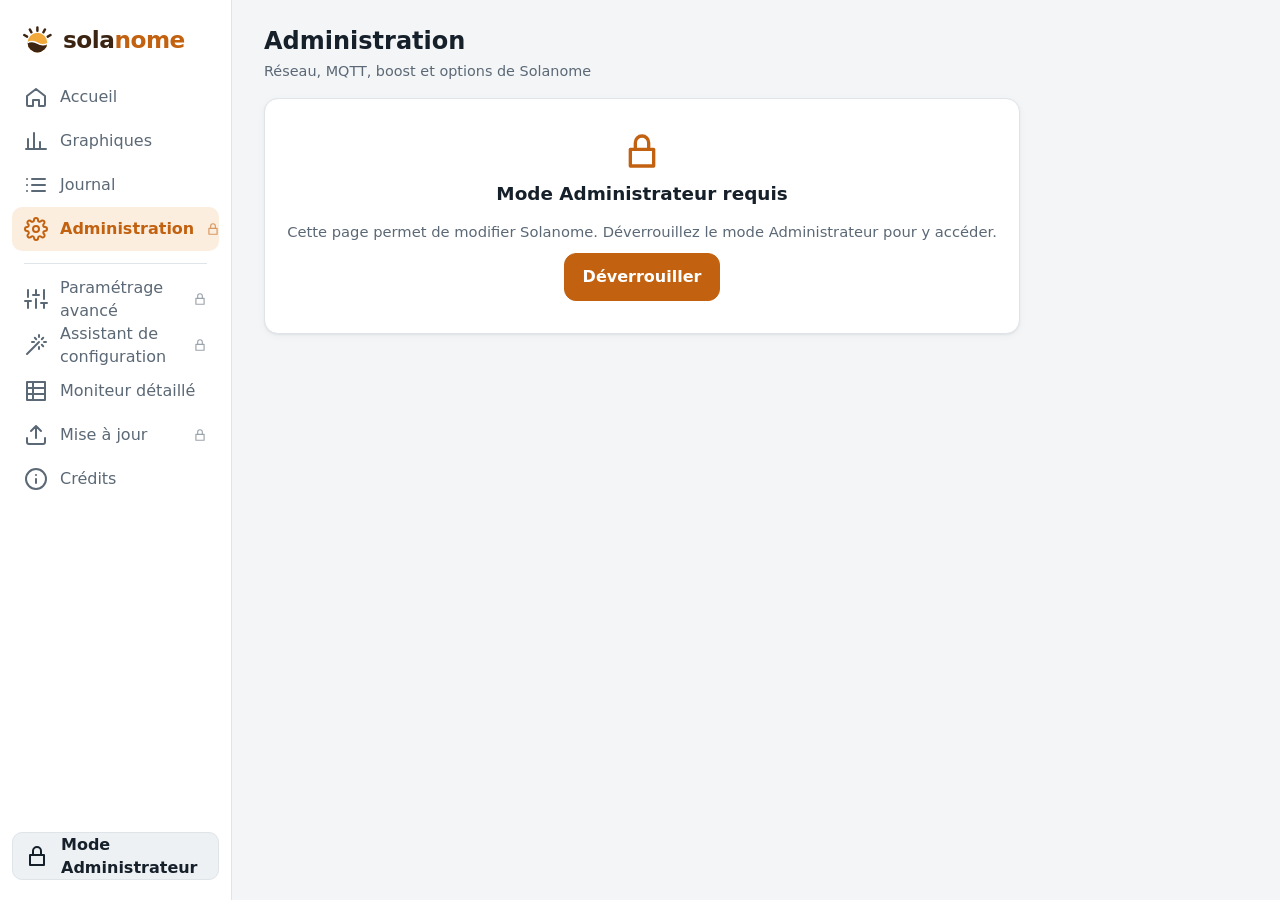
==== commit 3a70e7c9: "Interface : nouveau nom Solanome et logo - Logo Solanome (soleil coupé par une vague) dessiné en SVG" ====
--- a/MaxPV3/data/admin.html
+++ b/MaxPV3/data/admin.html
@@ -6,8 +6,10 @@
   <meta name="viewport" content="width=device-width, initial-scale=1, viewport-fit=cover">
   <meta name="theme-color" content="#f3f5f7" media="(prefers-color-scheme: light)">
   <meta name="theme-color" content="#0e1317" media="(prefers-color-scheme: dark)">
-  <title>MaxPV! Administration</title>
-  <link rel="icon" href="favicon.ico">
+  <title>Solanome · Administration</title>
+  <link rel="icon" href="favicon.ico" sizes="64x64">
+  <link rel="icon" href="favicon.svg" type="image/svg+xml">
+  <link rel="apple-touch-icon" href="favicon.ico">
   <link href="app.css?v=__ASSETS__" rel="stylesheet">
 </head>
 
@@ -18,7 +20,7 @@
     <header class="topbar">
       <div>
         <h1>Administration</h1>
-        <p class="sub">Réseau, MQTT, boost et options de MaxPV!</p>
+        <p class="sub">Réseau, MQTT, boost et options de Solanome</p>
       </div>
     </header>
 
@@ -27,9 +29,9 @@
 
       <section class="card">
         <h2 class="card-title">Réseau</h2>
-        <p class="hint">Adresse IP fixe de MaxPV! sur votre réseau local.</p>
+        <p class="hint">Adresse IP fixe de Solanome sur votre réseau local.</p>
         <div class="form-grid">
-          <label class="field"><span>Adresse IP de MaxPV!</span>
+          <label class="field"><span>Adresse IP de Solanome</span>
             <input type="text" name="ip" required inputmode="decimal" placeholder="192.168.1.250"></label>
           <label class="field"><span>Port HTTP</span>
             <input type="number" name="http_port" disabled>
@@ -160,7 +162,7 @@
 
       <section class="card">
         <h2 class="card-title">Sauvegarde et restauration</h2>
-        <p class="hint">Le fichier exporté contient la configuration de MaxPV! sans les mots de passe (MQTT et interface) : une restauration conserve les mots de passe actuels.</p>
+        <p class="hint">Le fichier exporté contient la configuration de Solanome sans les mots de passe (MQTT et interface) : une restauration conserve les mots de passe actuels.</p>
         <div class="btn-row" style="margin-top: 14px;">
           <button class="btn" type="button" id="export">Exporter la configuration</button>
         </div>
@@ -176,7 +178,7 @@
       <section class="card">
         <h2 class="card-title">Actions avancées</h2>
         <div class="btn-row" style="margin-top: 14px;">
-          <button class="btn" type="button" id="reboot">Redémarrer MaxPV!</button>
+          <button class="btn" type="button" id="reboot">Redémarrer Solanome</button>
           <button class="btn danger" type="button" id="factory">Retour à la configuration d'origine</button>
         </div>
       </section>
@@ -221,7 +223,7 @@
         if (!input.name) return;
         if (input.type === "checkbox") config[input.name] = input.checked ? 1 : 0;
         else if (input.type === "number") config[input.name] = Number(input.value);
-        // Mot de passe laissé vide : clé absente, MaxPV! conserve le mot de passe actuel
+        // Mot de passe laissé vide : clé absente, Solanome conserve le mot de passe actuel
         else if ("secret" in input.dataset) { if (input.value !== "") config[input.name] = input.value; }
         else config[input.name] = input.value.trim();
       });
@@ -239,8 +241,8 @@
         await MaxPV.action("rebootesp");
       });
       setDirty(false);
-      saveMsg.textContent = "Configuration enregistrée, MaxPV! redémarre…";
-      MaxPV.toast("Configuration enregistrée. Si l'adresse IP a changé, rouvrez MaxPV! à sa nouvelle adresse.", "ok");
+      saveMsg.textContent = "Configuration enregistrée, Solanome redémarre…";
+      MaxPV.toast("Configuration enregistrée. Si l'adresse IP a changé, rouvrez Solanome à sa nouvelle adresse.", "ok");
     }
 
     form.addEventListener("input", (e) => {
@@ -257,8 +259,8 @@
         return;
       }
       const question = webPass
-        ? "Enregistrer la configuration et redémarrer MaxPV! ?\n\nLe nouveau mot de passe de l'interface sera demandé à la prochaine action protégée."
-        : "Enregistrer la configuration et redémarrer MaxPV! ?";
+        ? "Enregistrer la configuration et redémarrer Solanome ?\n\nLe nouveau mot de passe de l'interface sera demandé à la prochaine action protégée."
+        : "Enregistrer la configuration et redémarrer Solanome ?";
       if (!confirm(question)) return;
       saveAndReboot(collect(), saveButton).catch(() => {});
     });
@@ -272,27 +274,27 @@
       reader.onload = () => {
         let restored;
         try { restored = JSON.parse(reader.result); }
-        catch (err) { MaxPV.toast("Ce fichier n'est pas une configuration MaxPV! valide", "bad"); return; }
-        if (!("ip" in restored)) { MaxPV.toast("Ce fichier n'est pas une configuration MaxPV! valide", "bad"); return; }
+        catch (err) { MaxPV.toast("Ce fichier n'est pas une configuration Solanome valide", "bad"); return; }
+        if (!("ip" in restored)) { MaxPV.toast("Ce fichier n'est pas une configuration Solanome valide", "bad"); return; }
         fill(restored);
-        if (!confirm("Restaurer cette configuration (adresse IP " + restored.ip + ") et redémarrer MaxPV! ?")) return;
+        if (!confirm("Restaurer cette configuration (adresse IP " + restored.ip + ") et redémarrer Solanome ?")) return;
         saveAndReboot(collect(), e.target).catch(() => {});
       };
       reader.readAsText(restoreFile.files[0]);
     });
 
     document.getElementById("reboot").addEventListener("click", (e) => {
-      if (!confirm("Redémarrer MaxPV! ?")) return;
-      MaxPV.run(e.target, () => MaxPV.action("rebootesp"), "MaxPV! redémarre…").catch(() => {});
+      if (!confirm("Redémarrer Solanome ?")) return;
+      MaxPV.run(e.target, () => MaxPV.action("rebootesp"), "Solanome redémarre…").catch(() => {});
     });
 
     document.getElementById("factory").addEventListener("click", (e) => {
-      if (!confirm("Effacer les configurations Wifi et MaxPV! ?\n\nMaxPV! redémarrera en point d'accès : " +
+      if (!confirm("Effacer les configurations Wifi et Solanome ?\n\nSolanome redémarrera en point d'accès : " +
                    "connectez-vous au réseau Wifi « MaxPV » puis à l'adresse 192.168.4.1.")) return;
       MaxPV.run(e.target, async () => {
         await MaxPV.action("eraseconfigesp");
         await MaxPV.action("rebootesp");
-      }, "Configuration effacée, MaxPV! redémarre en point d'accès").catch(() => {});
+      }, "Configuration effacée, Solanome redémarre en point d'accès").catch(() => {});
     });
 
     document.getElementById("export").addEventListener("click", (e) => {
--- a/MaxPV3/data/app.css
+++ b/MaxPV3/data/app.css
@@ -1,4 +1,4 @@
-/* MaxPV! - Feuille de style commune de l'interface responsive
+/* Solanome - Feuille de style commune de l'interface responsive
    Téléphone : une colonne, navigation en bas d'écran
    Ordinateur (900 px et plus) : menu latéral, cartes en grille */
 
@@ -9,8 +9,14 @@
   --border: #dfe4e9;
   --text: #16202a;
   --muted: #5b6875;
-  --accent: #d97a00;
-  --accent-soft: #fdf0dc;
+  --accent: #c2610f;
+  --accent-soft: #fbeedf;
+  --logo-ray: #3b2412;
+  --logo-top: #f2a93b;
+  --logo-bottom: #3b2412;
+  --logo-wave: #ffffff;
+  --brand-sola: #3b2412;
+  --brand-nome: #c2610f;
   --import: #c2382f;
   --import-soft: #fbe7e5;
   --export: #1c8048;
@@ -34,8 +40,14 @@
     --border: #2a3640;
     --text: #e6ecf1;
     --muted: #97a4af;
-    --accent: #ffad33;
+    --accent: #f2a93b;
     --accent-soft: #3a2a12;
+    --logo-ray: #f2a93b;
+    --logo-top: #f2a93b;
+    --logo-bottom: #c2610f;
+    --logo-wave: #ffffff;
+    --brand-sola: #ffffff;
+    --brand-nome: #f2a93b;
     --import: #ff7b70;
     --import-soft: #3a1d1b;
     --export: #4fcb86;
@@ -192,15 +204,7 @@
     border-right: 1px solid var(--border);
   }
 
-  .nav-side .brand {
-    padding: 4px 12px 20px;
-    color: var(--text);
-    font-size: 1.3rem;
-    font-weight: 700;
-    text-decoration: none;
-  }
-
-  .nav-side .brand span { color: var(--accent); }
+  .nav-side .brand { padding: 2px 8px 18px; font-size: 1.45rem; }
 
   .nav-side a.item {
     display: flex;
@@ -731,3 +735,36 @@
 dialog.login .hint { margin: 0; color: var(--muted); font-size: 0.92rem; }
 
 .login-error { min-height: 1.2em; margin: 0; color: var(--import); font-weight: 600; }
+
+/* ---------- Logo Solanome ---------- */
+
+.brand, .brand-mobile {
+  display: inline-flex;
+  align-items: center;
+  gap: 0.35em;
+  text-decoration: none;
+}
+
+.logo-mark { width: 1.5em; height: 1.5em; flex: none; }
+
+.logo-rays { stroke: var(--logo-ray); }
+.logo-top { fill: var(--logo-top); }
+.logo-bottom { fill: var(--logo-bottom); }
+.logo-wave { stroke: var(--logo-wave); }
+
+.wordmark {
+  font-family: "Lexend", "Sora", "Nunito", system-ui, -apple-system, "Segoe UI", Roboto, sans-serif;
+  font-weight: 700;
+  letter-spacing: -0.02em;
+  line-height: 1;
+}
+
+.wordmark .sola { color: var(--brand-sola); }
+.wordmark .nome { color: var(--brand-nome); }
+
+/* Sur téléphone : logo compact au-dessus du titre de la page */
+.brand-mobile { margin-bottom: 10px; font-size: 1.15rem; }
+
+@media (min-width: 900px) {
+  .brand-mobile { display: none; }
+}
